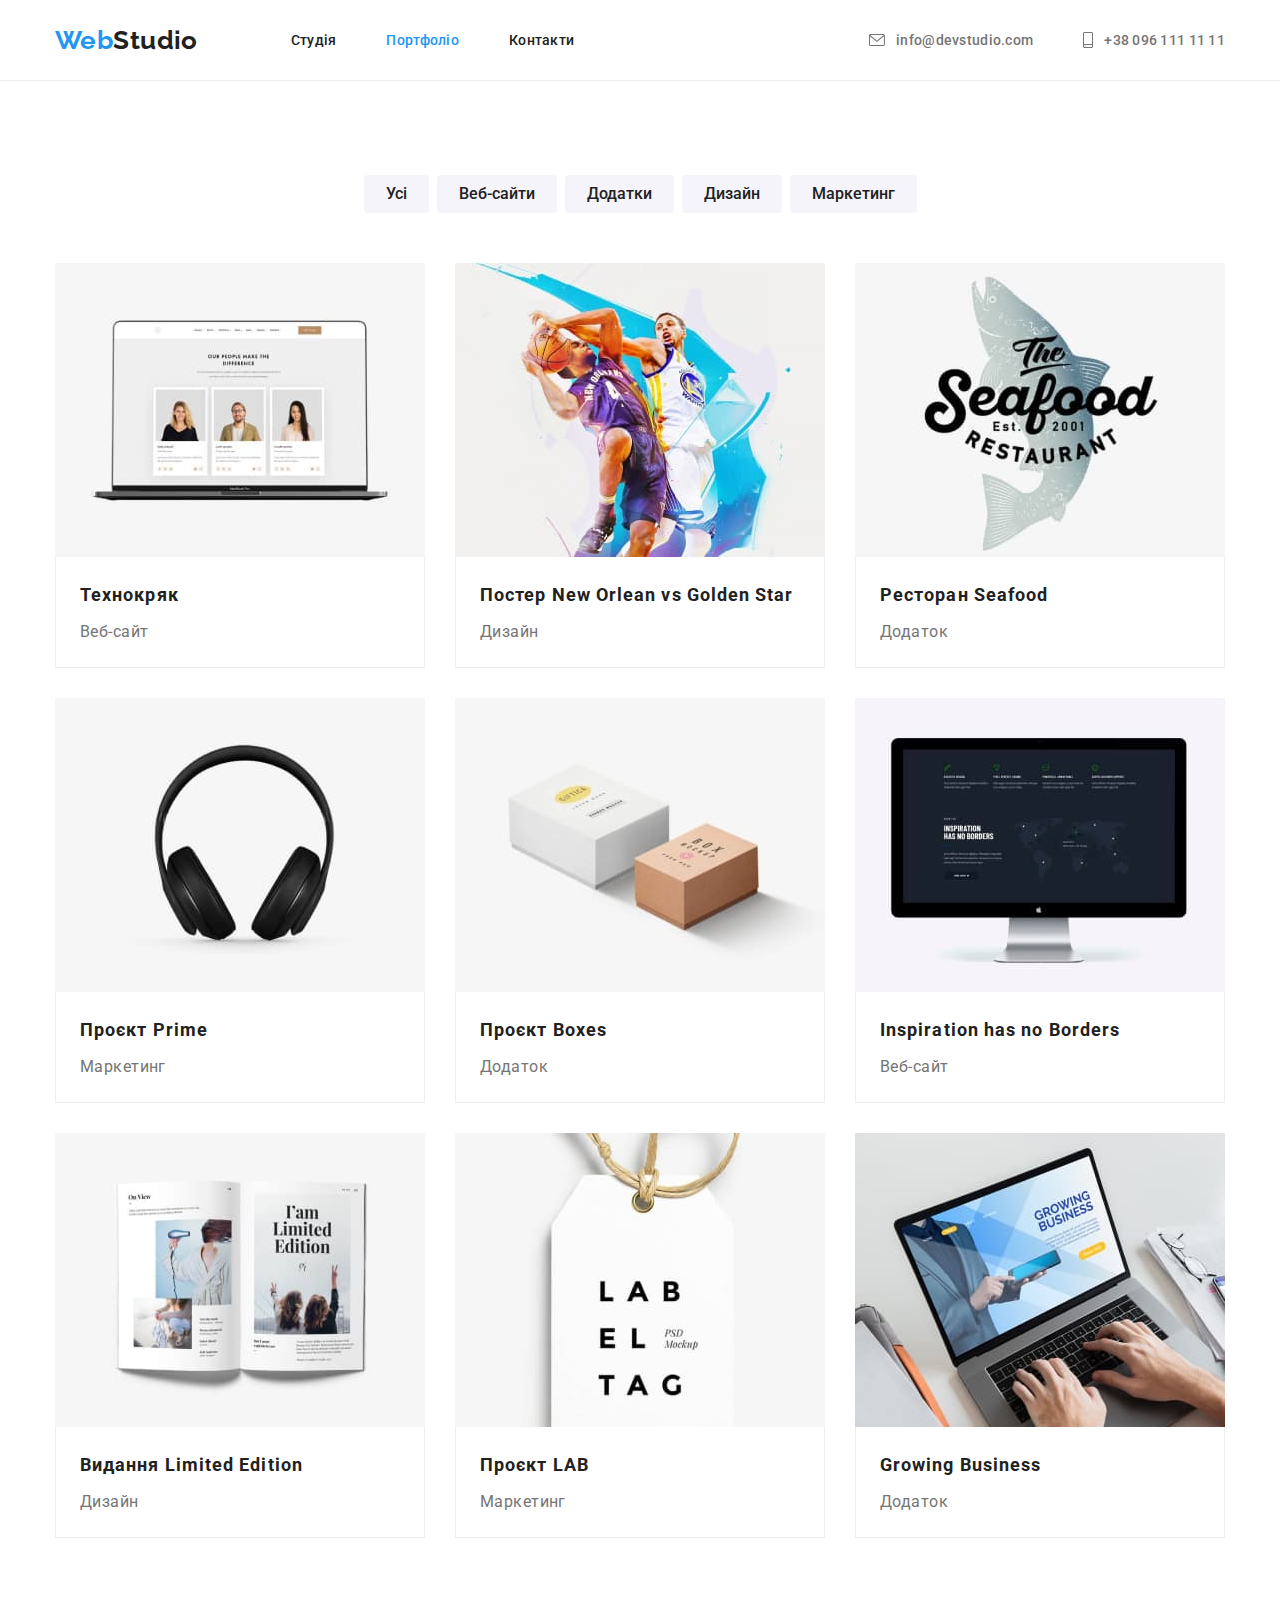
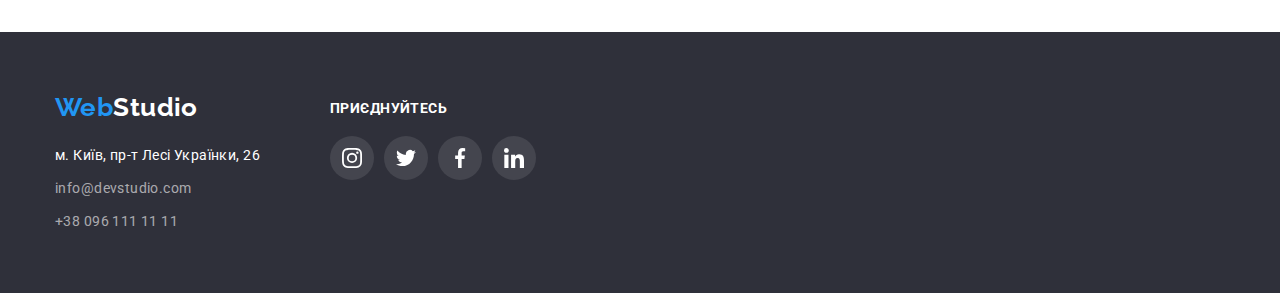
==== portfolio.html @ 3a4da872 "Додано файли з попередньої роботи" ====
<!DOCTYPE html>
<html lang="uk">
  <head>
    <meta charset="UTF-8" />
    <meta http-equiv="X-UA-Compatible" content="IE=edge" />
    <meta name="viewport" content="width=device-width, initial-scale=1.0" />
    <title>Портфоліо</title>
    <link rel="preconnect" href="https://fonts.googleapis.com" />
    <link rel="preconnect" href="https://fonts.gstatic.com" crossorigin />
    <link
      href="https://fonts.googleapis.com/css2?family=Raleway:wght@700&family=Roboto:wght@400;500;700;900&display=swap"
      rel="stylesheet"
    />
    <link
      rel="stylesheet"
      href="https://cdnjs.cloudflare.com/ajax/libs/modern-normalize/1.1.0/modern-normalize.css"
    />
    <link rel="stylesheet" href="./css/styles.css" />
  </head>
  <body>
    <!-- Шапка сайту -->
    <header class="site-header">
      <div class="container">
        <nav class="site-nav">
          <a class="site-nav-logo" href="./index.html"
            ><span class="logo-first">Web</span
            ><span class="logo-second">Studio</span></a
          >
          <ul class="site-nav-list list">
            <li class="item">
              <a class="site-nav-link" href="./index.html">Студія</a>
            </li>
            <li class="item">
              <a class="site-nav-link curent" href="./portfolio.html">Портфоліо</a>
            </li>
            <li class="item"><a class="site-nav-link" href="">Контакти</a></li>
          </ul>
          <ul class="contact list">
            <li class="item">
              <a class="contact-link" href="mailto:info@devstudio.com"
                ><svg class="contact-icon" width="16" height="12">
                  <use href="./images/icons.svg#icon-envelope"></use>
                </svg>
                <span>info@devstudio.com</span></a
              >
            </li>
            <li class="item">
              <a class="contact-link" href="tel:+380961111111"
                ><svg class="contact-icon" width="10" height="16">
                  <use href="./images/icons.svg#icon-smartphone"></use></svg
                ><span>+38 096 111 11 11</span></a
              >
            </li>
          </ul>
        </nav>
      </div>
    </header>
    <!-- Основний контент -->
    <main>
      <!-- Секція наші продукти -->
      <section class="products">
        <div class="container">
          <h1 class="products-title visually-hidden">Наші продукти</h1>
          <ul class="filter-list list">
            <li>
              <button class="filter-button button" type="button">Усі</button>
            </li>
            <li>
              <button class="filter-button button" type="button">
                Веб-сайти
              </button>
            </li>
            <li>
              <button class="filter-button button" type="button">
                Додатки
              </button>
            </li>
            <li>
              <button class="filter-button button" type="button">Дизайн</button>
            </li>
            <li>
              <button class="filter-button button" type="button">
                Маркетинг
              </button>
            </li>
          </ul>
          <ul class="portfolio-list list">
            <li class="item">
              <a class="portfolio-content link" href="#">
                <img
                  class="image"
                  src="./images/portfolio1.jpg"
                  alt="ноутбук з відкритим сайтом"
                  width="370"
                />
                <div class="portfolio-item">
                  <h2 class="portfolio-title">Технокряк</h2>
                  <p class="portfolio-subtitle">Веб-сайт</p>
                </div>
              </a>
            </li>
            <li class="item">
              <a class="portfolio-content link" href="#">
                <img
                  class="image"
                  src="./images/portfolio2.jpg"
                  alt="баскетболісти з м'ячем"
                  width="370"
                />
                <div class="portfolio-item">
                  <h2 class="portfolio-title">
                    Постер New Orlean vs Golden Star
                  </h2>
                  <p class="portfolio-subtitle">Дизайн</p>
                </div>
              </a>
            </li>
            <li class="item">
              <a class="portfolio-content link" href="#">
                <img
                  class="image"
                  src="./images/portfolio3.jpg"
                  alt="риба з текстом"
                  width="370"
                />
                <div class="portfolio-item">
                  <h2 class="portfolio-title">Ресторан Seafood</h2>
                  <p class="portfolio-subtitle">Додаток</p>
                </div>
              </a>
            </li>
            <li class="item">
              <a class="portfolio-content link" href="#">
                <img
                  class="image"
                  src="./images/portfolio4.jpg"
                  alt="чорні навушники"
                  width="370"
                />
                <div class="portfolio-item">
                  <h2 class="portfolio-title">Проєкт Prime</h2>
                  <p class="portfolio-subtitle">Маркетинг</p>
                </div>
              </a>
            </li>
            <li class="item">
              <a class="portfolio-content link" href="#">
                <img
                  class="image"
                  src="./images/portfolio5.jpg"
                  alt="дві коробочки"
                  width="370"
                />
                <div class="portfolio-item">
                  <h2 class="portfolio-title">Проєкт Boxes</h2>
                  <p class="portfolio-subtitle">Додаток</p>
                </div>
              </a>
            </li>
            <li class="item">
              <a class="portfolio-content link" href="#">
                <img
                  class="image"
                  src="./images/portfolio6.jpg"
                  alt="монітор з картою світу"
                  width="370"
                />
                <div class="portfolio-item">
                  <h2 class="portfolio-title">Inspiration has no Borders</h2>
                  <p class="portfolio-subtitle">Веб-сайт</p>
                </div>
              </a>
            </li>
            <li class="item">
              <a class="portfolio-content link" href="#">
                <img
                  class="image"
                  src="./images/portfolio7.jpg"
                  alt="відкритий журнал"
                  width="370"
                />
                <div class="portfolio-item">
                  <h2 class="portfolio-title">Видання Limited Edition</h2>
                  <p class="portfolio-subtitle">Дизайн</p>
                </div>
              </a>
            </li>
            <li class="item">
              <a class="portfolio-content link" href="#">
                <img
                  class="image"
                  src="./images/portfolio8.jpg"
                  alt="етикетка на нитці"
                  width="370"
                />
                <div class="portfolio-item">
                  <h2 class="portfolio-title">Проєкт LAB</h2>
                  <p class="portfolio-subtitle">Маркетинг</p>
                </div>
              </a>
            </li>
            <li class="item">
              <a class="portfolio-content link" href="#">
                <img
                  class="image"
                  src="./images/portfolio9.jpg"
                  alt="руки на клавіатурі ноутбуку"
                  width="370"
                />
                <div class="portfolio-item">
                  <h2 class="portfolio-title">Growing Business</h2>
                  <p class="portfolio-subtitle">Додаток</p>
                </div>
              </a>
            </li>
          </ul>
        </div>
      </section>
    </main>
    <!-- Підвал сайту -->
    <footer class="site-footer">
      <div class="container">
        <div class="footer">
          <div class="footer-information">
            <a class="site-nav-logo logo-footer" href="./index.html"
              ><span class="logo-first">Web</span
              ><span class="logo-second-footer">Studio</span></a
            >
            <address>
              <ul class="adres-list list">
                <li>
                  <a
                    class="addres"
                    href="https://goo.gl/maps/3w15q6gvffN8V6KR9"
                    target="_blank"
                    rel="noopener noreferrer nofollow"
                    >м. Київ, пр-т Лесі Українки, 26</a
                  >
                </li>
                <li>
                  <a
                    class="contact-link-footer"
                    href="mailto:info@devstudio.com"
                    >info@devstudio.com</a
                  >
                </li>
                <li>
                  <a class="contact-link-footer" href="tel:+380961111111"
                    >+38 096 111 11 11</a
                  >
                </li>
              </ul>
            </address>
          </div>
          <div class="our-social-networks">
            <h2 class="social-network-title">приєднуйтесь</h2>
            <div class="our-social-links">
              <a class="social-link-footer" href="#"
                ><svg class="social-icon" width="20" height="20">
                  <use href="./images/icons.svg#icon-instagram"></use></svg
              ></a>
              <a class="social-link-footer" href="#"
                ><svg class="social-icon" width="20" height="20">
                  <use href="./images/icons.svg#icon-twitter"></use></svg
              ></a>
              <a class="social-link-footer" href="#"
                ><svg class="social-icon" width="20" height="20">
                  <use href="./images/icons.svg#icon-facebook"></use></svg
              ></a>
              <a class="social-link-footer" href="#"
                ><svg class="social-icon" width="20" height="20">
                  <use href="./images/icons.svg#icon-linkedin"></use></svg
              ></a>
            </div>
          </div>
        </div>
      </div>
    </footer>
  </body>
</html>
---- css/styles.css ----
:root {
  --primary-text-color: #212121;
  --secondary-text-color: #757575;
  --accent-color: #2196f3;
  --white-text: #ffffff;
  --secondary-bacground-color: #f5f4fa;
  --third-bacground-color: #afb1b8;
}

body {
  color: var(--primary-text-color);
  font-family: "Roboto", sans-serif;
  background-color: var(--white-text);
  font-size: 14px;
  letter-spacing: 0.03em;
}
.list {
  list-style-type: none;
  padding-left: 0;
  margin: 0;
}
.link {
  text-decoration: none;
}
.container {
  width: 1200px;
  margin: 0 auto;
  padding: 0 15px;
}
.site-nav-logo {
  font-family: "Raleway", sans-serif;
  text-decoration: none;
  font-style: normal;
  font-weight: 700;
  font-size: 26px;
  line-height: calc(31 / 26);
}
.logo-first {
  color: var(--accent-color);
}
.logo-second {
  color: var(--primary-text-color);
}
.site-header {
  border-bottom-width: 1px;
  border-bottom-style: solid;
  border-bottom-color: #ececec;
}
.site-nav {
  display: flex;
  align-items: center;
}
.site-nav-list {
  display: flex;
  margin-left: 93px;
}
.site-nav-list .item {
  margin-right: 50px;
}
.site-nav-list > .item:last-child {
  margin-right: 0;
}
.site-nav-link {
  display: block;
  padding-top: 32px;
  padding-bottom: 32px;

  text-decoration: none;
  color: var(--primary-text-color);
  font-weight: 500;
  line-height: calc(16 / 14);
  letter-spacing: 0.02em;
}
.site-nav-link:hover,
.site-nav-link:focus {
  color: var(--accent-color);
}
.contact {
  display: flex;
  margin-left: auto;
}
.contact .item + .item {
  margin-left: 50px;
}
.contact-link {
  display: flex;
  padding-top: 32px;
  padding-bottom: 32px;
  align-items: center;

  text-decoration: none;
  color: var(--secondary-text-color);
  font-weight: 500;
  line-height: calc(16 / 14);
  letter-spacing: 0.02em;
  fill: var(--secondary-text-color);
}
.contact-icon {
  margin-right: 11px;
}
.contact-link:hover,
.contact-link:focus {
  color: var(--accent-color);
  fill: var(--accent-color);
}
.curent {
  color: var(--accent-color);
}
.section-hero {
  padding: 200px 0px;

  background-image: linear-gradient(
      rgba(47, 48, 58, 0.4),
      rgba(47, 48, 58, 0.4)
    ),
    url("../images/bg-image.jpg");
  background-repeat: no-repeat;
  background-position: 50% 50%;
  background-color: #c4c4c4;
}
.hero-text {
  margin: 0;
  margin-bottom: 30px;
  width: 696px;
  margin-left: auto;
  margin-right: auto;

  font-weight: 900;
  font-size: 44px;
  line-height: calc(60 / 44);
  text-align: center;
  letter-spacing: 0.06em;
  text-transform: uppercase;
  color: var(--white-text);
}
.hero-button {
  display: block;
  margin-left: auto;
  margin-right: auto;
  padding: 10px 32px;

  font-weight: 700;
  font-size: 16px;
  line-height: calc(30 / 16);
  align-items: center;
  text-align: center;
  letter-spacing: 0.06em;
  box-shadow: 0px 4px 4px rgba(0, 0, 0, 0.15);
  border-radius: 4px;
  color: var(--white-text);
  background-color: var(--accent-color);
  border: none;
  cursor: pointer;
  font-family: inherit;
}
.hero-button:hover,
.hero-button:focus {
  background-color: #188ce8;
}
.section-benefits {
  padding: 94px 0;
}
.visually-hidden {
  position: absolute;
  white-space: nowrap;
  width: 1px;
  height: 1px;
  overflow: hidden;
  border: 0;
  padding: 0;
  clip: rect(0 0 0 0);
  clip-path: inset(50%);
  margin: -1px;
}
.benefits-list {
  display: flex;
  flex-basis: calc(100% / 4);
}
.benefits-list li {
  margin-right: 30px;
}
.benefits-list li:last-child {
  margin-right: 0px;
}
.benefits-logo {
  display: flex;
  margin-bottom: 30px;
  width: 270px;
  height: 120px;
  justify-content: center;
  align-items: center;

  background-color: var(--secondary-bacground-color);
  border-radius: 4px;
}
.benefits-title {
  margin: 0;
  margin-bottom: 10px;

  font-size: 14px;
  font-weight: 700;
  line-height: calc(16 / 14);
  text-transform: uppercase;
  color: var(--primary-text-color);
}
.benefits-text {
  margin: 0;

  font-size: 14px;
  line-height: calc(24 / 14);
  letter-spacing: 0.03em;
  color: var(--secondary-text-color);
}
.about-work {
  margin-bottom: 94px;
}
.about-work-title {
  margin: 0;
  margin-bottom: 50px;

  font-weight: 700;
  font-size: 36px;
  line-height: calc(42 / 36);
  text-align: center;
  color: var(--primary-text-color);
}
.about-work-galery {
  display: flex;
}
.about-work-galery > img {
  flex-basis: calc((100%-30px) / 3);
  margin-right: 30px;
}
.about-work-galery > img:last-child {
  margin-right: 0px;
}
.our-team {
  padding: 94px 0px;
  background-color: var(--secondary-bacground-color);
}
.team-list {
  display: flex;
}
.team-list > .item {
  flex-basis: calc((100% - 30px) / 4);
  margin-right: 30px;
  box-shadow: 0px 1px 3px rgba(0, 0, 0, 0.12), 0px 1px 1px rgba(0, 0, 0, 0.14),
    0px 2px 1px rgba(0, 0, 0, 0.2);
}
.team-list > .item:last-child {
  margin-right: 0px;
}
.item > img {
  display: block;
}
.item-element {
  padding: 30px 0px;
  background-color: var(--white-text);
  box-shadow: 0px 1px 3px rgba(0, 0, 0, 0.12), 0px 1px 1px rgba(0, 0, 0, 0.14),
    0px 2px 1px rgba(0, 0, 0, 0.2);
  border-radius: 0px 0px 4px 4px;
}
.team-title {
  margin: 0;
  margin-bottom: 50px;

  font-weight: 700;
  font-size: 36px;
  line-height: calc(42 / 36);
  text-align: center;
  color: var(--primary-text-color);
}
.team-subtitle {
  margin: 0;
  margin-bottom: 10px;

  font-weight: 500;
  font-size: 16px;
  line-height: calc(19 / 16);
  text-align: center;
  color: var(--primary-text-color);
}
.team-text {
  margin: 0;

  font-size: 16px;
  line-height: calc(19 / 16);
  text-align: center;
  margin-bottom: 16px;
}
.team-social-links {
  display: flex;
  justify-content: center;
}
.team-social-links-logo {
  display: flex;

  margin-right: 10px;
}
.social-link {
  display: flex;
  width: 44px;
  height: 44px;
  justify-content: center;
  align-items: center;
  border-radius: 50%;
  fill: var(--third-bacground-color);
}
.social-link:hover,
.social-link:focus {
  background-color: var(--accent-color);
  fill: var(--white-text);
  cursor: pointer;
}
.team-social-links-logo:last-child {
  margin-right: 0px;
}
.section-clients {
  padding: 94px 0px;
}
.clients-title {
  margin: 0;
  margin-bottom: 50px;
  font-weight: 700;
  font-size: 36px;
  line-height: calc(42 / 36);
  text-align: center;
  letter-spacing: 0.03em;
}
.clients-list {
  display: flex;
}
.client-item {
  margin-right: 30px;
}
.client-item:last-child {
  margin-right: 0px;
}
.clients-logo {
  display: flex;

  width: 170px;
  height: 92px;
  justify-content: center;
  align-items: center;
  fill: var(--third-bacground-color);
  border: 1px solid var(--third-bacground-color);
  border-radius: 4px;
}
.clients-logo:hover,
.clients-logo:focus {
  border: 1px solid var(--accent-color);
  fill: var(--accent-color);
}
.site-footer {
  padding: 60px 0px;

  background-color: #2f303a;
}
.footer {
  display: flex;
}
.footer-information {
  margin-right: 70px;
}
.logo-footer {
  display: block;
  margin-bottom: 20px;
}
.logo-second-footer {
  color: var(--white-text);
}
.adres-list > li {
  margin-bottom: 9px;
}
.adres-list > li:last-child {
  margin-bottom: 0px;
}
.addres {
  line-height: calc(24 / 14);
  color: var(--white-text);
  font-style: normal;
  text-decoration: none;
}
.addres:hover,
.addres:focus {
  color: var(--accent-color);
}
.contact-link-footer {
  font-style: normal;
  text-decoration: none;
  line-height: 24px;
  color: rgba(255, 255, 255, 0.6);
}
.contact-link-footer:hover,
.contact-link-footer:focus {
  color: var(--accent-color);
}
.our-social-networks {
  margin-top: 8px;
}
.social-network-title {
  margin: 0;
  margin-bottom: 20px;
  font-weight: 700;
  font-size: 14px;
  line-height: 16px;
  letter-spacing: 0.03em;
  text-transform: uppercase;
  color: var(--white-text);
}
.our-social-links {
  display: flex;
  justify-content: center;
}
.social-link-footer {
  display: flex;
  width: 44px;
  height: 44px;
  justify-content: center;
  align-items: center;
  border-radius: 50%;
  fill: var(--white-text);
  background-color: rgba(255, 255, 255, 0.1);
  margin-right: 10px;
}
.social-link-footer:last-child {
  margin-right: 0px;
}
.social-link-footer:hover,
.social-link-footer:focus {
  background-color: var(--accent-color);
}
.products {
  padding: 94px 0px;
}
.filter-list {
  display: flex;
  margin-bottom: 50px;
  justify-content: center;
}
.filter-list > li {
  margin-right: 8px;
}
.filter-list > li:last-child {
  margin-right: 0px;
}
.filter-button {
  padding: 6px 22px;

  font-weight: 500;
  font-size: 16px;
  line-height: calc(26 / 16);
  text-align: center;
  color: var(--primary-text-color);
  background: var(--secondary-bacground-color);
  border-radius: 4px;
  border: none;
  cursor: pointer;
  font-family: "Roboto", sans-serif;
}
.filter-button:hover,
.filter-button:focus {
  background: var(--accent-color);
  color: var(--white-text);
  box-shadow: 0px 3px 1px rgba(0, 0, 0, 0.1), 0px 1px 2px rgba(0, 0, 0, 0.08),
    0px 2px 2px rgba(0, 0, 0, 0.12);
}
.portfolio-content > .image {
  display: block;
}
.portfolio-list {
  display: flex;
  flex-wrap: wrap;
}
.portfolio-list > .item {
  margin-right: 30px;
  margin-bottom: 30px;
}
.portfolio-list > .item:hover,
.portfolio-list > .item:hover {
  box-shadow: 0px 1px 1px rgba(0, 0, 0, 0.12), 0px 4px 4px rgba(0, 0, 0, 0.06),
    1px 4px 6px rgba(0, 0, 0, 0.16);
}
.portfolio-list > .item:nth-child(3n) {
  margin-right: 0px;
}
.portfolio-list > .item:nth-last-child(-n + 3) {
  margin-bottom: 0px;
}
.portfolio-item {
  padding: 20px 24px;
  border: 1px solid #eeeeee;
  border-top: 0;
}
.portfolio-title {
  margin: 0;
  margin-bottom: 4px;

  font-weight: 700;
  font-size: 18px;
  line-height: calc(36 / 18);
  letter-spacing: 0.06em;
  color: var(--primary-text-color);
}
.portfolio-subtitle {
  margin: 0;

  font-size: 16px;
  line-height: calc(30 / 16);
  color: var(--secondary-text-color);
}
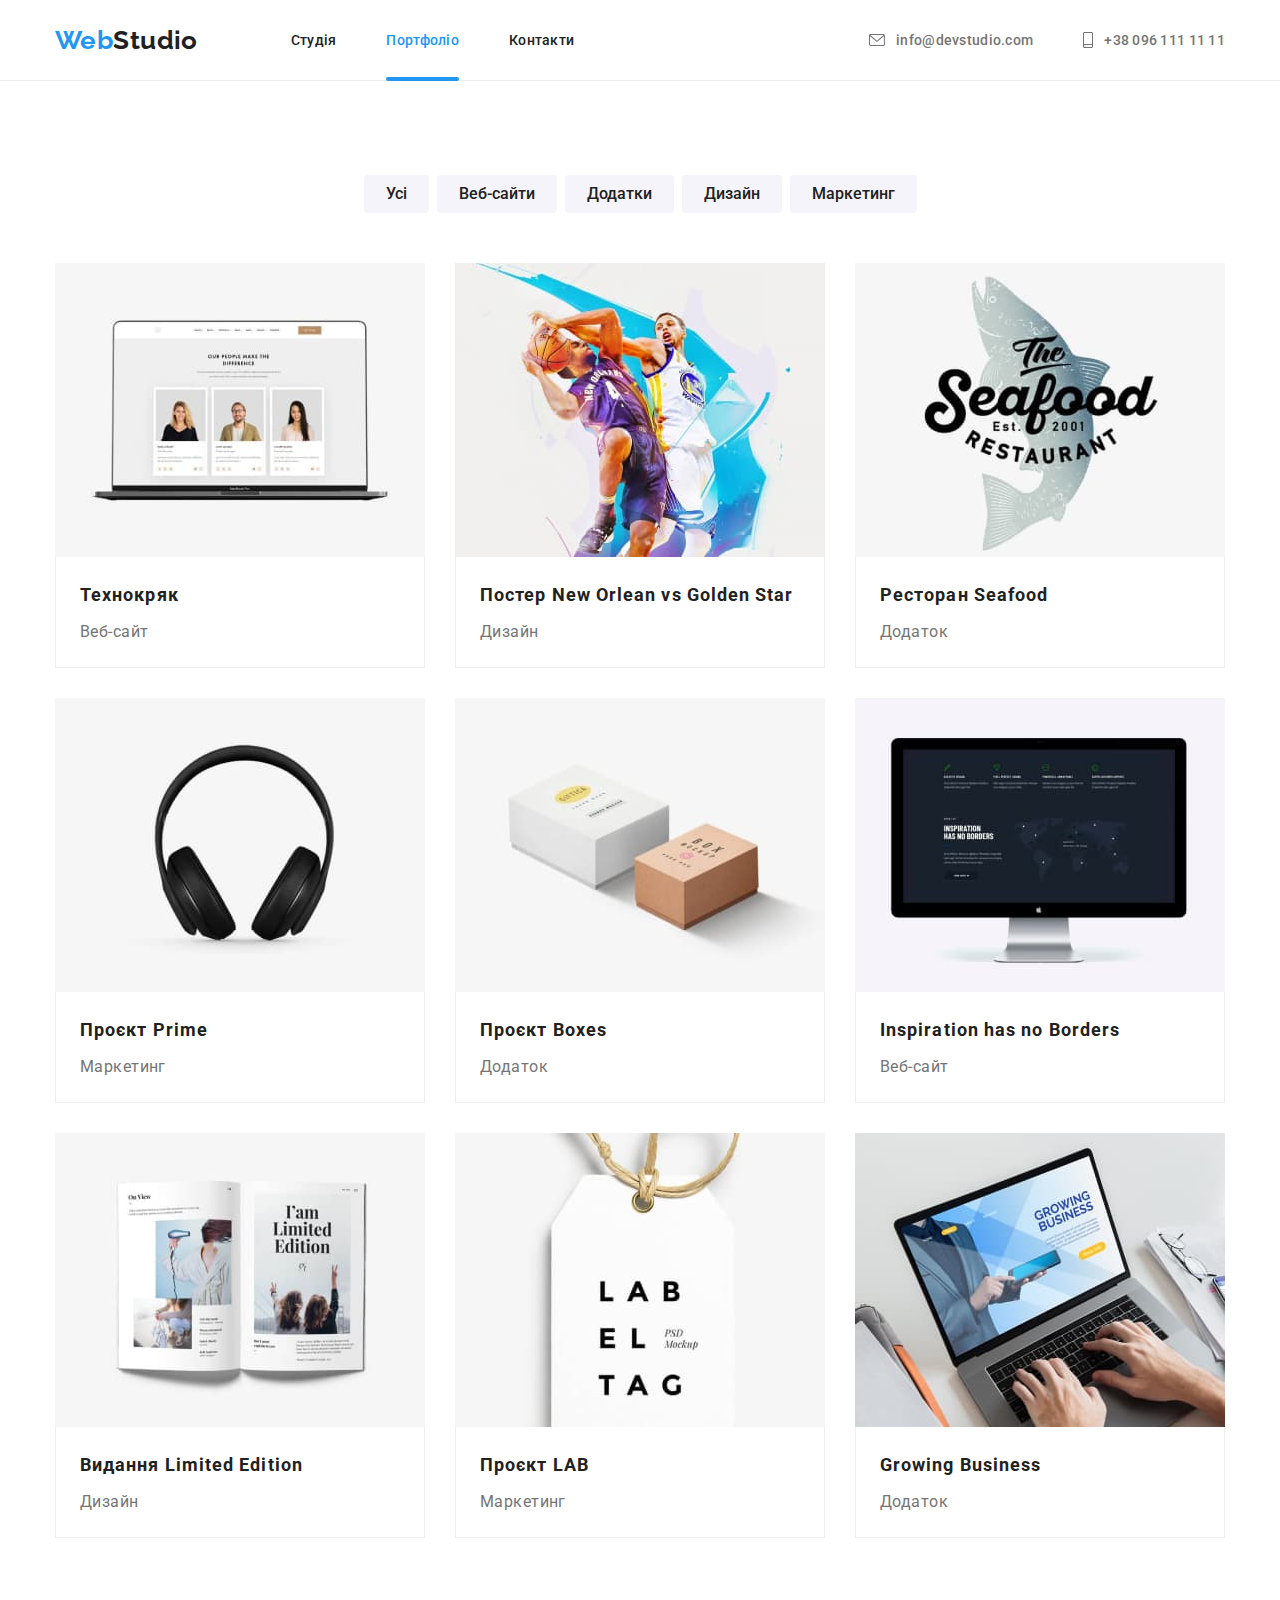
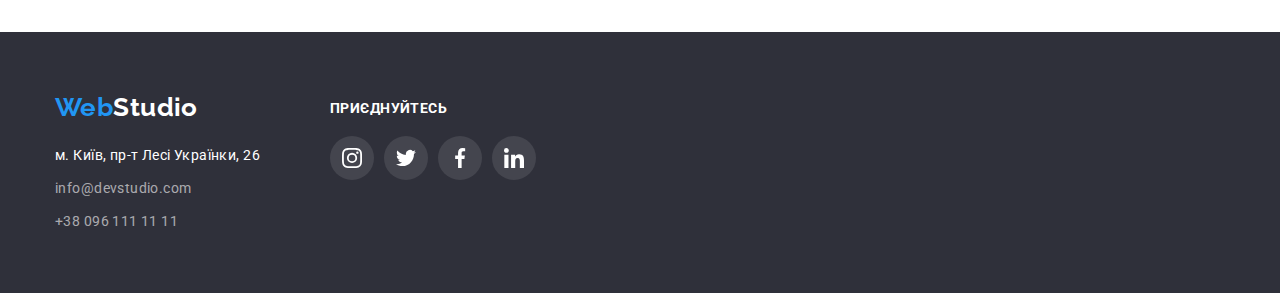
==== commit 0d984e40: "зроблено зміни у документі" ====
--- a/portfolio.html
+++ b/portfolio.html
@@ -31,7 +31,9 @@
               <a class="site-nav-link" href="./index.html">Студія</a>
             </li>
             <li class="item">
-              <a class="site-nav-link curent" href="./portfolio.html">Портфоліо</a>
+              <a class="site-nav-link curent" href="./portfolio.html"
+                >Портфоліо</a
+              >
             </li>
             <li class="item"><a class="site-nav-link" href="">Контакти</a></li>
           </ul>
@@ -87,12 +89,22 @@
           <ul class="portfolio-list list">
             <li class="item">
               <a class="portfolio-content link" href="#">
-                <img
-                  class="image"
-                  src="./images/portfolio1.jpg"
-                  alt="ноутбук з відкритим сайтом"
-                  width="370"
-                />
+                <div class="thumb-content">
+                  <img
+                    class="image"
+                    src="./images/portfolio1.jpg"
+                    alt="ноутбук з відкритим сайтом"
+                    width="370"
+                  />
+                  <div class="portfolio-content-overlay">
+                    <span class="portfolio-content-text"
+                      >Ресурс пропонує комплексні пропозиції з різним рівнем
+                      функціоналу та сервісів. Все це дозволить відвідувачу
+                      отримати вичерпні відомості про компанію чи приватну
+                      особу.</span
+                    >
+                  </div>
+                </div>
                 <div class="portfolio-item">
                   <h2 class="portfolio-title">Технокряк</h2>
                   <p class="portfolio-subtitle">Веб-сайт</p>
@@ -101,12 +113,22 @@
             </li>
             <li class="item">
               <a class="portfolio-content link" href="#">
-                <img
-                  class="image"
-                  src="./images/portfolio2.jpg"
-                  alt="баскетболісти з м'ячем"
-                  width="370"
-                />
+                <div class="thumb-content">
+                  <img
+                    class="image"
+                    src="./images/portfolio2.jpg"
+                    alt="баскетболісти з м'ячем"
+                    width="370"
+                  />
+                  <div class="portfolio-content-overlay">
+                    <span class="portfolio-content-text"
+                      >Ресурс пропонує комплексні пропозиції з різним рівнем
+                      функціоналу та сервісів. Все це дозволить відвідувачу
+                      отримати вичерпні відомості про компанію чи приватну
+                      особу.</span
+                    >
+                  </div>
+                </div>
                 <div class="portfolio-item">
                   <h2 class="portfolio-title">
                     Постер New Orlean vs Golden Star
--- a/css/styles.css
+++ b/css/styles.css
@@ -70,6 +70,7 @@
   font-weight: 500;
   line-height: calc(16 / 14);
   letter-spacing: 0.02em;
+  transition: color 250ms cubic-bezier(0.4, 0, 0.2, 1);
 }
 .site-nav-link:hover,
 .site-nav-link:focus {
@@ -81,6 +82,9 @@
 }
 .contact .item + .item {
   margin-left: 50px;
+}
+.contact-icon {
+  margin-right: 11px;
 }
 .contact-link {
   display: flex;
@@ -94,9 +98,7 @@
   line-height: calc(16 / 14);
   letter-spacing: 0.02em;
   fill: var(--secondary-text-color);
-}
-.contact-icon {
-  margin-right: 11px;
+  transition: color 250ms cubic-bezier(0.4, 0, 0.2, 1);
 }
 .contact-link:hover,
 .contact-link:focus {
@@ -105,6 +107,17 @@
 }
 .curent {
   color: var(--accent-color);
+  position: relative;
+}
+.curent::after {
+  content: "";
+  position: absolute;
+  width: 100%;
+  height: 4px;
+  background-color: var(--accent-color);
+  border-radius: 4px;
+  bottom: -1px;
+  right: 0;
 }
 .section-hero {
   padding: 200px 0px;
@@ -152,6 +165,8 @@
   border: none;
   cursor: pointer;
   font-family: inherit;
+
+  transition: background-color 250ms cubic-bezier(0.4, 0, 0.2, 1);
 }
 .hero-button:hover,
 .hero-button:focus {
@@ -226,13 +241,35 @@
 }
 .about-work-galery {
   display: flex;
-}
-.about-work-galery > img {
-  flex-basis: calc((100%-30px) / 3);
-  margin-right: 30px;
-}
-.about-work-galery > img:last-child {
-  margin-right: 0px;
+  justify-content: space-between;
+}
+.about-work-tile .image {
+  display: block;
+}
+.about-work-text {
+  font-weight: 700;
+  font-size: 14px;
+  line-height: calc(16 / 14);
+  text-align: center;
+  letter-spacing: 0.03em;
+  text-transform: uppercase;
+  color: var(--white-text);
+}
+.about-work-tile {
+  position: relative;
+}
+.about-work-tile-text {
+  display: flex;
+  align-items: center;
+  justify-content: center;
+
+  position: absolute;
+  width: 100%;
+  height: 70px;
+  bottom: 0;
+  left: 0;
+
+  background-color: rgba(47, 48, 58, 0.8);
 }
 .our-team {
   padding: 94px 0px;
@@ -305,6 +342,7 @@
   align-items: center;
   border-radius: 50%;
   fill: var(--third-bacground-color);
+  transition: fill 250ms cubic-bezier(0.4, 0, 0.2, 1);
 }
 .social-link:hover,
 .social-link:focus {
@@ -346,6 +384,8 @@
   fill: var(--third-bacground-color);
   border: 1px solid var(--third-bacground-color);
   border-radius: 4px;
+  transition: fill 250ms cubic-bezier(0.4, 0, 0.2, 1),
+    border 250ms cubic-bezier(0.4, 0, 0.2, 1);
 }
 .clients-logo:hover,
 .clients-logo:focus {
@@ -381,6 +421,7 @@
   color: var(--white-text);
   font-style: normal;
   text-decoration: none;
+  transition: color 250ms cubic-bezier(0.4, 0, 0.2, 1);
 }
 .addres:hover,
 .addres:focus {
@@ -391,6 +432,7 @@
   text-decoration: none;
   line-height: 24px;
   color: rgba(255, 255, 255, 0.6);
+  transition: color 250ms cubic-bezier(0.4, 0, 0.2, 1);
 }
 .contact-link-footer:hover,
 .contact-link-footer:focus {
@@ -423,6 +465,7 @@
   fill: var(--white-text);
   background-color: rgba(255, 255, 255, 0.1);
   margin-right: 10px;
+  transition: background-color 250ms cubic-bezier(0.4, 0, 0.2, 1);
 }
 .social-link-footer:last-child {
   margin-right: 0px;
@@ -453,20 +496,53 @@
   line-height: calc(26 / 16);
   text-align: center;
   color: var(--primary-text-color);
-  background: var(--secondary-bacground-color);
+  background-color: var(--secondary-bacground-color);
   border-radius: 4px;
   border: none;
   cursor: pointer;
   font-family: "Roboto", sans-serif;
+  box-shadow: none;
+  transition: background-color 250ms cubic-bezier(0.4, 0, 0.2, 1),
+    color 250ms cubic-bezier(0.4, 0, 0.2, 1),
+    box-shadow 250ms cubic-bezier(0.4, 0, 0.2, 1);
 }
 .filter-button:hover,
 .filter-button:focus {
-  background: var(--accent-color);
+  background-color: var(--accent-color);
   color: var(--white-text);
   box-shadow: 0px 3px 1px rgba(0, 0, 0, 0.1), 0px 1px 2px rgba(0, 0, 0, 0.08),
     0px 2px 2px rgba(0, 0, 0, 0.12);
 }
 .portfolio-content > .image {
+  display: block;
+}
+.portfolio-content-text {
+  font-weight: 400;
+  font-size: 18px;
+  line-height: calc(28 / 18);
+  letter-spacing: 0.03em;
+  color: var(--white-text);
+}
+.thumb-content {
+  position: relative;
+  overflow: hidden;
+}
+.portfolio-content-overlay {
+  position: absolute;
+  width: 100%;
+  height: 100%;
+  padding: 63px 24px;
+  left: 0;
+  top: 0;
+  background-color: rgba(33, 150, 243, 0.9);
+  transform: translateY(100%);
+  box-shadow: none;
+  transition: transform 250ms cubic-bezier(0.4, 0, 0.2, 1);
+}
+.portfolio-content{
+  display: block;
+}
+.thumb-content > .image{
   display: block;
 }
 .portfolio-list {
@@ -476,9 +552,12 @@
 .portfolio-list > .item {
   margin-right: 30px;
   margin-bottom: 30px;
-}
-.portfolio-list > .item:hover,
-.portfolio-list > .item:hover {
+  box-shadow: none;
+  transition: box-shadow 250ms cubic-bezier(0.4, 0, 0.2, 1);
+}
+.portfolio-content:hover,
+.portfolio-content:focus{
+  transform: translateY(0%);
   box-shadow: 0px 1px 1px rgba(0, 0, 0, 0.12), 0px 4px 4px rgba(0, 0, 0, 0.06),
     1px 4px 6px rgba(0, 0, 0, 0.16);
 }
